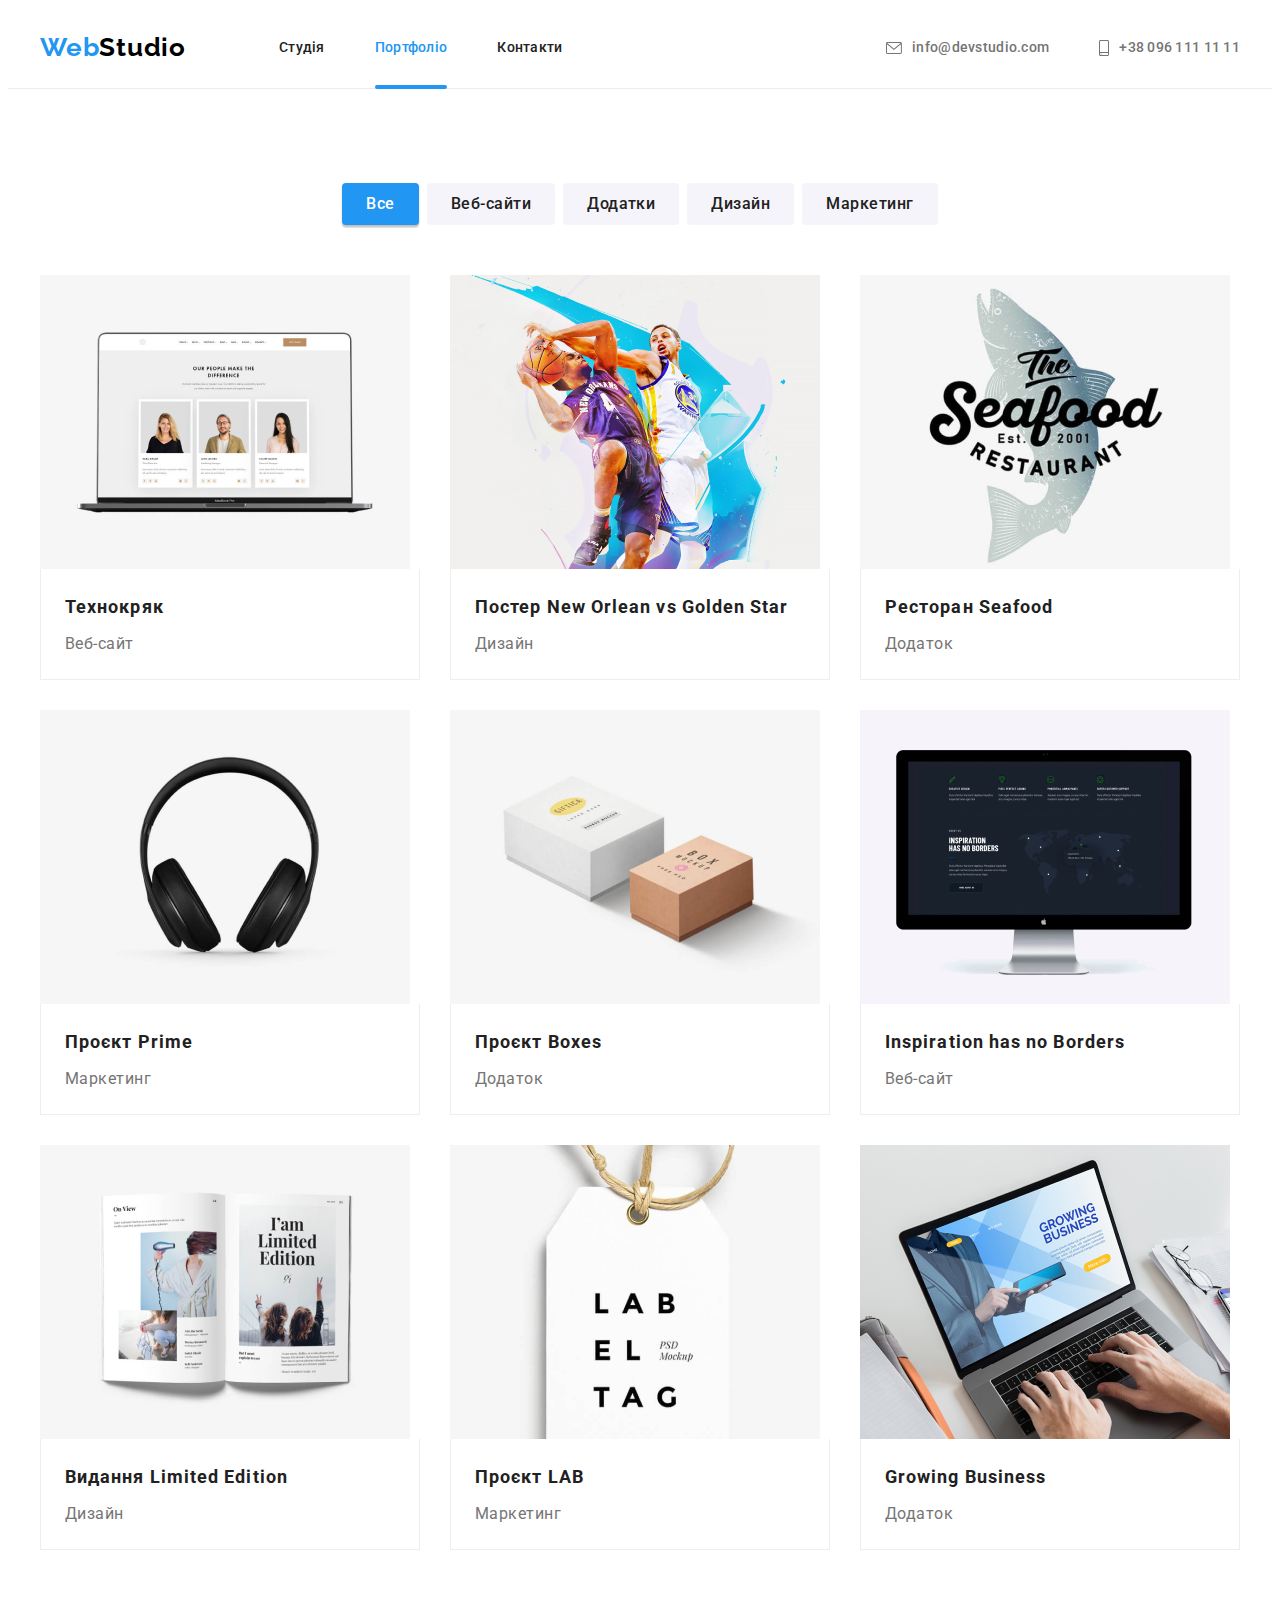
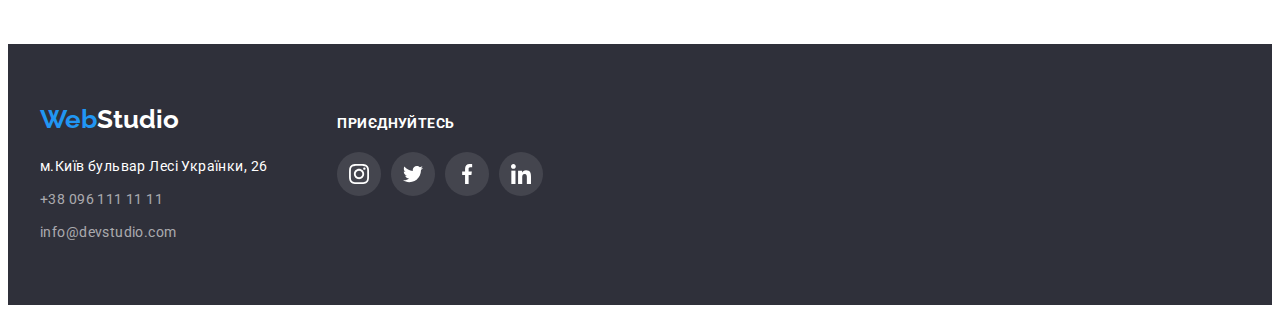
==== portfolio.html @ f2363b87 "hw6-preparation" ====
<!DOCTYPE html>
<html lang="uk">
  <head>
    <meta charset="UTF-8" />
    <meta http-equiv="X-UA-Compatible" content="IE=edge" />
    <meta name="viewport" content="width=device-width, initial-scale=1.0" />
    <link rel="preconnect" href="https://fonts.googleapis.com" />
    <link rel="preconnect" href="https://fonts.gstatic.com" crossorigin />
    <link
      href="https://fonts.googleapis.com/css2?family=Raleway:wght@700&family=Roboto:wght@400;500;700;900&display=swap"
      rel="stylesheet"
    />
    <title>WebStudio</title>
    <link
      rel="stylesheet"
      href="https://cdnjs.cloudflare.com/ajax/libs/modern-normalize/1.1.0/modern-normalize.min.css"
      integrity="sha512-wpPYUAdjBVSE4KJnH1VR1HeZfpl1ub8YT/NKx4PuQ5NmX2tKuGu6U/JRp5y+Y8XG2tV+wKQpNHVUX03MfMFn9Q=="
      crossorigin="anonymous"
      referrerpolicy="no-referrer"
    />
    <link rel="stylesheet" href="./css/styles.css" />
  </head>
  <body>
    <!-- основна інфа -->
    <header class="header">
      <div class="container">
        <nav class="nav">
          <a href="./index.html" class="logo logo-blue logo-link"
            >Web<span class="logo-black">Studio</span></a
          >
          <ul class="site-nav">
            <li><a href="index.html" class="page-header link">Студія</a></li>
            <li class="active">
              <a href="portfolio.html" class="link active-page">Портфоліо</a>
            </li>
            <li><a href="" class="page-header link">Контакти</a></li>
          </ul>
        </nav>
        <ul class="contacts-nav">
          <li>
            <div class="mail">
              <a href="mailto:info@devstudio.com" class="header-contacts link">
                <svg class="mail-icon" width="16" height="12">
                  <use
                    href="./images/icons/symbol-defs.svg#icon-envelope"
                  ></use>
                </svg>
                info@devstudio.com</a
              >
            </div>
          </li>
          <li>
            <div class="phone">
              <a href="tel:+380961111111" class="header-contacts link">
                <svg class="phone-icon" width="10" height="16">
                  <use
                    href="./images/icons/symbol-defs.svg#icon-smartphone"
                  ></use>
                </svg>
                +38 096 111 11 11</a
              >
            </div>
          </li>
        </ul>
      </div>
    </header>

    <main class="main">
      <section class="section">
        <div class="container">
          <h1 class="visually-hidden">Title</h1>
          <ul class="buttons-portfolio">
            <li>
              <button type="button" class="button pointer button-selected">
                Все
              </button>
            </li>
            <li>
              <button type="button" class="button pointer">Веб-сайти</button>
            </li>
            <li>
              <button type="button" class="button pointer">Додатки</button>
            </li>
            <li>
              <button type="button" class="button pointer">Дизайн</button>
            </li>
            <li>
              <button type="button" class="button pointer">Маркетинг</button>
            </li>
          </ul>
          <ul class="our-portfolio">
            <li class="portfolio-item">
              <a href="" class="portfolio-link">
                <div class="portfolio-cover-wrap">
                  <img
                    src="./images/portfolio1.png"
                    alt="Веб-сайт"
                    width="370"
                    class="portfolio-img"
                  />
                  <p class="portfolio-image-cover">
                    Ресурс пропонує комплексні пропозиції з різним рівнем
                    функціоналу і сервісів. Все це дозволяє відвідувачеві
                    отримати вичерпну інформацію про компанію чи фізичну особу.
                  </p>
                </div>
                <div class="portfolio-content">
                  <h2 class="portfolio-item-title">Технокряк</h2>
                  <p class="portfolio-item-text">Веб-сайт</p>
                </div>
              </a>
            </li>

            <li class="portfolio-item">
              <a href="" class="portfolio-link">
                <div class="portfolio-cover-wrap">
                  <img
                    src="./images/portfolio2.png"
                    alt="Дизайн"
                    width="370"
                    class="portfolio-img"
                  />
                  <p class="portfolio-image-cover">
                    Ресурс пропонує комплексні пропозиції з різним рівнем
                    функціоналу і сервісів. Все це дозволяє відвідувачеві
                    отримати вичерпну інформацію про компанію чи фізичну особу.
                  </p>
                </div>
                <div class="portfolio-content">
                  <h2 lang="en" class="portfolio-item-title">
                    Постер New Orlean vs Golden Star
                  </h2>
                  <p class="portfolio-item-text">Дизайн</p>
                </div>
              </a>
            </li>

            <li class="portfolio-item">
              <a href="" class="portfolio-link">
                <div class="portfolio-cover-wrap">
                  <img
                    src="./images/portfolio3.png"
                    alt="Додаток"
                    width="370"
                    class="portfolio-img"
                  />
                  <p class="portfolio-image-cover">
                    Ресурс пропонує комплексні пропозиції з різним рівнем
                    функціоналу і сервісів. Все це дозволяє відвідувачеві
                    отримати вичерпну інформацію про компанію чи фізичну особу.
                  </p>
                </div>
                <div class="portfolio-content">
                  <h2 lang="en" class="portfolio-item-title">
                    Ресторан Seafood
                  </h2>
                  <p class="portfolio-item-text">Додаток</p>
                </div>
              </a>
            </li>

            <li class="portfolio-item">
              <a href="" class="portfolio-link">
                <div class="portfolio-cover-wrap">
                  <img
                    src="./images/portfolio4.png"
                    alt="Маркетинг"
                    width="370"
                    class="portfolio-img"
                  />
                  <p class="portfolio-image-cover">
                    Ресурс пропонує комплексні пропозиції з різним рівнем
                    функціоналу і сервісів. Все це дозволяє відвідувачеві
                    отримати вичерпну інформацію про компанію чи фізичну особу.
                  </p>
                </div>
                <div class="portfolio-content">
                  <h2 lang="en" class="portfolio-item-title">Проєкт Prime</h2>
                  <p class="portfolio-item-text">Маркетинг</p>
                </div>
              </a>
            </li>

            <li class="portfolio-item">
              <a href="" class="portfolio-link">
                <div class="portfolio-cover-wrap">
                  <img
                    src="./images/portfolio5.png"
                    alt="Додаток"
                    width="370"
                    class="portfolio-img"
                  />
                  <p class="portfolio-image-cover">
                    Ресурс пропонує комплексні пропозиції з різним рівнем
                    функціоналу і сервісів. Все це дозволяє відвідувачеві
                    отримати вичерпну інформацію про компанію чи фізичну особу.
                  </p>
                </div>
                <div class="portfolio-content">
                  <h2 lang="en" class="portfolio-item-title">Проєкт Boxes</h2>
                  <p class="portfolio-item-text">Додаток</p>
                </div>
              </a>
            </li>

            <li class="portfolio-item">
              <a href="" class="portfolio-link">
                <div class="portfolio-cover-wrap">
                  <img
                    src="./images/portfolio6.png"
                    alt="Веб-сайт"
                    width="370"
                    class="portfolio-img"
                  />
                  <p class="portfolio-image-cover">
                    Ресурс пропонує комплексні пропозиції з різним рівнем
                    функціоналу і сервісів. Все це дозволяє відвідувачеві
                    отримати вичерпну інформацію про компанію чи фізичну особу.
                  </p>
                </div>
                <div class="portfolio-content">
                  <h2 lang="en" class="portfolio-item-title">
                    Inspiration has no Borders
                  </h2>
                  <p class="portfolio-item-text">Веб-сайт</p>
                </div>
              </a>
            </li>

            <li class="portfolio-item">
              <a href="" class="portfolio-link">
                <div class="portfolio-cover-wrap">
                  <img
                    src="./images/portfolio7.png"
                    alt="Дизайн"
                    width="370"
                    class="portfolio-img"
                  />
                  <p class="portfolio-image-cover">
                    Ресурс пропонує комплексні пропозиції з різним рівнем
                    функціоналу і сервісів. Все це дозволяє відвідувачеві
                    отримати вичерпну інформацію про компанію чи фізичну особу.
                  </p>
                </div>
                <div class="portfolio-content">
                  <h2 lang="en" class="portfolio-item-title">
                    Видання Limited Edition
                  </h2>
                  <p class="portfolio-item-text">Дизайн</p>
                </div>
              </a>
            </li>

            <li class="portfolio-item">
              <a href="" class="portfolio-link">
                <div class="portfolio-cover-wrap">
                  <img
                    src="./images/portfolio8.png"
                    alt="Маркетинг"
                    width="370"
                    class="portfolio-img"
                  />
                  <p class="portfolio-image-cover">
                    Ресурс пропонує комплексні пропозиції з різним рівнем
                    функціоналу і сервісів. Все це дозволяє відвідувачеві
                    отримати вичерпну інформацію про компанію чи фізичну особу.
                  </p>
                </div>
                <div class="portfolio-content">
                  <h2 lang="en" class="portfolio-item-title">Проєкт LAB</h2>
                  <p class="portfolio-item-text">Маркетинг</p>
                </div>
              </a>
            </li>

            <li class="portfolio-item">
              <a href="" class="portfolio-link">
                <div class="portfolio-cover-wrap">
                  <img
                    src="./images/portfolio9.png"
                    alt="Додаток"
                    width="370"
                    class="portfolio-img"
                  />
                  <p class="portfolio-image-cover">
                    Ресурс пропонує комплексні пропозиції з різним рівнем
                    функціоналу і сервісів. Все це дозволяє відвідувачеві
                    отримати вичерпну інформацію про компанію чи фізичну особу.
                  </p>
                </div>
                <div class="portfolio-content">
                  <h2 lang="en" class="portfolio-item-title">
                    Growing Business
                  </h2>
                  <p class="portfolio-item-text">Додаток</p>
                </div>
              </a>
            </li>
          </ul>
        </div>
      </section>
    </main>
    <footer class="footer">
      <div class="container">
        <div class="footers">
          <div class="footer-one">
            <a href="./index.html" class="logo-footer logo-blue logo-link"
              >Web<span class="logo-white">Studio</span>
            </a>

            <address class="address">
              <ul>
                <li class="footer-items">
                  <a
                    href="https://goo.gl/maps/1e6sSvzwmUZJnKFR7"
                    class="footer-address link"
                    >м.Київ бульвар Лесі Українки, 26</a
                  >
                </li>
                <li class="footer-items">
                  <a href="tel:+380961111111" class="footer-contacts link"
                    >+38 096 111 11 11</a
                  >
                </li>
                <li class="footer-items">
                  <a
                    href="mailto:info@devstudio.com"
                    class="footer-contacts link"
                    >info@devstudio.com</a
                  >
                </li>
              </ul>
            </address>
          </div>
          <div class="footer-two">
            <ul class="soc-footer">
              <li>
                <strong class="strong-footer">Приєднуйтесь</strong>
              </li>
              <li>
                <ul class="soc-list-footer list">
                  <li class="soc-item-footer">
                    <a href="" class="soc-link-footer link">
                      <svg class="soc-icon-footer" width="20" height="20">
                        <use
                          href="./images/icons/symbol-defs.svg#icon-icon-instagram"
                        ></use>
                      </svg>
                    </a>
                  </li>
                  <li class="soc-item-footer">
                    <a href="" class="soc-link-footer link">
                      <svg class="soc-icon-footer" width="20" height="20">
                        <use
                          href="./images/icons/symbol-defs.svg#icon-icon-twitter"
                        ></use>
                      </svg>
                    </a>
                  </li>
                  <li class="soc-item-footer">
                    <a href="" class="soc-link-footer link">
                      <svg class="soc-icon-footer" width="20" height="20">
                        <use
                          href="./images/icons/symbol-defs.svg#icon-icon-facebook"
                        ></use>
                      </svg>
                    </a>
                  </li>
                  <li class="soc-item-footer">
                    <a href="" class="soc-link-footer link">
                      <svg class="soc-icon-footer" width="20" height="20">
                        <use
                          href="./images/icons/symbol-defs.svg#icon-icon-linkedin"
                        ></use>
                      </svg>
                    </a>
                  </li>
                </ul>
              </li>
            </ul>
          </div>
        </div>
      </div>
    </footer>
  </body>
</html>
---- css/styles.css ----
:root {
  --accent-color: #2196f3;
  --hero-btncolor: #2196f3;
  --blue-logo: #2196f3;
  --black-logo: #000000;
  --white-logo: #ffffff;
  --hero-background: #2f303a;
  --white-text: #ffffff;
  --main-background: #ffffff;
  --team-backround: #f5f4fa;
  --title-name: #212121;
  --title-text: #757575;
  --footer-color: #2f303a;
  --border-one: #ececec;
  --border-two: #eeeeee;
  --soc-icon: #afb1b8;
  --soc-footer-background: rgba(255, 255, 255, 0.1);
  --accent-color-portfolio: rgba(33, 150, 243, 0.9);
  --overlay: rgba(0, 0, 0, 0.2);
  --our-work-cover: rgba(47, 48, 58, 0.8);
  
}
li {
  list-style-type: none;
}

img {
  display: block;
  max-width: 100%;
  height: auto;
}
.link {
  text-decoration: none;
  font-style: normal;
  
  
}



.logo-link {
  text-decoration: none;
}
p,
h1,
h2,
h3,
h4,
h5,
h6 {
  margin: 0;
}
ul,
ol {
  margin: 0;
  padding: 0;
}
body {
  font-family: "Roboto", sans-serif;
  font-size: 14px;
  background-color: var(--main-background);
}

.active-page {
  font-weight: 500;
  font-size: 14px;
  line-height: 1.14;
  letter-spacing: 0.02em;
  color: var(--accent-color);
}
.active-page::after {
  content: "";
  position: absolute;
  left: 0;
  bottom: -1%;
  width: 100%;
  height: 4px;
  border-radius: 2px;
  background-color: var(--accent-color);
}

.active {
  position: relative;
}

/*--------- index -----------*/
.container {
  width: 1200px;
  padding-left: 15px;
  padding-right: 15px;
  margin-left: auto;
  margin-right: auto;
}

header .container {
  display: flex;
}

.link:hover,
.link:focus {
  color: var(--accent-color);
}

.visually-hidden {
  position: absolute;
  white-space: nowrap;
  width: 1px;
  height: 1px;
  overflow: hidden;
  border: 0;
  padding: 0;
  clip: rect(0 0 0 0);
  clip-path: inset(50%);
  margin: -1px;
}

.hero {
  background: var(--hero-background);
  text-align: center;
  padding-bottom: 200px;
  padding-top: 200px;
  background-image: linear-gradient(
      rgba(47, 48, 58, 0.4),
      rgba(47, 48, 58, 0.4)
    ),
    url(../images/hero-img.png);
  width: 1600px;
  margin: 0 auto;
}
.hero-text {
  font-weight: 900;
  font-size: 44px;
  line-height: 1.37;
  /* or 136% */

  letter-spacing: 0.06em;
  text-transform: uppercase;

  color: var(--white-text);

  margin: 0px auto 30px auto;
  width: 696px;
}
.hero-button {
  display: inline-block;
  font-weight: 700;
  font-size: 16px;
  line-height: 1.88;
  font-family: "Roboto", sans-serif;
  /* identical to box height, or 188% */

  align-items: center;

  letter-spacing: 0.06em;
  background-color: var(--hero-btncolor);
  color: var(--white-text);
  width: 200px;
  height: 50px;
  border: 0;
  border-radius: 4px;
  box-shadow: 0px 4px 4px rgba(0, 0, 0, 0.15);
}

.backdrop {
  position: fixed;
  top: 0;
  left: 0;
  width: 100%;
  height: 100%;
  background-color: rgba(0, 0, 0, 0.2);
  transition-duration: 250ms;
  transition-timing-function: cubic-bezier(0.4, 0, 0.2, 1);
}

.is-hidden {
  visibility: hidden;
  opacity: 0;
  pointer-events: none;
}
.modal {
  position: absolute;
  top: 50%;
  right: 50%;
  left: 50%;
  transform: translate(-50%, -50%);
  width: 528px;
  height: 581px;
  background: var(--main-background);
  box-shadow: 0px 1px 3px rgba(0, 0, 0, 0.12), 0px 1px 1px rgba(0, 0, 0, 0.14),
    0px 2px 1px rgba(0, 0, 0, 0.2);
  border-radius: 4px;
  transition: transform;
  transition-duration: 250ms;
  transition-timing-function: cubic-bezier(0.4, 0, 0.2, 1);
}
.backdrop.is-hidden > .modal {
  transform: translate(-50%, -50%) scale(0.9);
  transition-duration: 250ms;
  transition-timing-function: cubic-bezier(0.4, 0, 0.2, 1);
  transition-property: color, background-color;
}
.model > .backdrop.is-hidden {
  transition-duration: 250ms;
  transition-timing-function: cubic-bezier(0.4, 0, 0.2, 1);
  transform: translate(-50%, -50%) scale(0.9);
}
.close-btn {
  position: absolute;
  right: 8px;
  top: 8px;
  width: 30px;
  height: 30px;
  display: flex;
  align-items: center;
  justify-content: center;
  cursor: pointer;
  border: 1px solid rgba(0, 0, 0, 0.1);
  border-radius: 50%;
  background: var(--main-background);
}

.section {
  background-color: var(--main-background);
  padding-bottom: 94px;
  padding-top: 94px;
}
.section-three {
  background-color: var(--main-background);
  padding-bottom: 94px;
}

.section-team {
  background: var(--team-backround);
  padding-top: 94px;
  padding-bottom: 94px;
}
.title {
  font-weight: 700;
  font-size: 36px;
  line-height: 1.16;
  text-align: center;
  letter-spacing: 0.03em;

  color: var(--title-name);
  margin-bottom: 50px;
}

.clients-icons {
  display: flex;
}
.clients-icons-item {
}
.client-link {
  display: flex;
  width: 170px;
  height: 92px;
  border: 1px solid var(--soc-icon);
  box-sizing: border-box;
  border-radius: 4px;

  align-items: center;
  justify-content: center;
  fill: var(--soc-icon);
  transition-duration: 250ms;
  transition-timing-function: cubic-bezier(0.4, 0, 0.2, 1);
  transition-property: border-color, fill;
}
.client-link:hover,
.client-link:focus {
  fill: var(--accent-color);
  border-color: var(--accent-color);
}

.clients-icons-item + .clients-icons-item {
  margin-left: 30px;
}

.features-icons {
  display: flex;

  width: 270px;
  height: 120px;
  background-color: var(--team-backround);
  border-radius: 4px;
  margin-bottom: 30px;
  align-items: center;
  justify-content: center;
}

.features-icons-item {
}

.features-icons-item + .features-icons-item {
  margin-left: 30px;
}

.features-text {
  display: flex;
}

.features-text li {
  display: block;
  width: 270px;
}

.features-text-margin + .features-text-margin {
  margin-left: 30px;
}

.pre-title {
  font-weight: 700;
  font-size: 14px;
  line-height: 1.14;
  letter-spacing: 0.03em;
  text-transform: uppercase;

  color: var(--title-name);
  display: block;
  margin-bottom: 10px;
}
.pre-title-text {
  font-weight: 400;
  font-size: 14px;
  line-height: 1.71;
  /* or 171% */

  letter-spacing: 0.03em;

  color: var(--title-text);
  display: block;
}
.our-work-images {
  display: inline-flex;

  justify-content: space-between;
}

.our-work {
  position: relative;
}

.our-work-cover {
  font-family: "Roboto";
  font-style: normal;
  font-weight: 700;
  font-size: 14px;
  line-height: 16px;
  text-align: center;
  letter-spacing: 0.03em;
  text-transform: uppercase;
  position: absolute;
  bottom: 0;
  left: 0;
  display: flex;
  align-items: center;
  justify-content: center;
  width: 100%;
  height: 70px;
  color: var(--white-text);
  background: var(--our-work-cover);
}
.our-work-images li:not(:last-child) {
  margin-right: 30px;
}
.card-content {
  background-color: var(--main-background);
  padding: 30px 32px 30px 32px;
}
.team-soc-list {
  display: flex;
  justify-content: center;
}

.team-soc-item {
}
.team-soc-link {
  width: 44px;
  height: 44px;
  border-radius: 50%;
  display: flex;
  background-color: var(--main-background);

  align-items: center;
  justify-content: center;
  fill: var(--soc-icon);
  transition-duration: 250ms;
  transition-timing-function: cubic-bezier(0.4, 0, 0.2, 1);
  transition-property: background-color, fill;
}
.team-soc-item + .team-soc-item {
  margin-left: 10px;
}

.team-soc-link:hover,
.team-soc-link:focus {
  background-color: var(--accent-color);
  fill: var(--white-text);
}

.soc-list-footer {
  display: flex;
}

.soc-item-footer {
}
.soc-link-footer {
  width: 44px;
  height: 44px;
  border-radius: 50%;
  display: flex;
  background-color: var(--soc-footer-background);

  align-items: center;
  justify-content: center;
  fill: var(--white-logo);
  transition-duration: 250ms;
  transition-timing-function: cubic-bezier(0.4, 0, 0.2, 1);
  transition-property: background-color;
}
.soc-item-footer + .soc-item-footer {
  margin-left: 10px;
}

.soc-link-footer:hover,
.soc-link-footer:focus {
  background-color: var(--accent-color);
 
}
.button:focus,
.button:hover {
  transition-duration: 250ms;
  transition-timing-function: cubic-bezier(0.4, 0, 0.2, 1);
  transition-property: color, background-color;
}

.team-member {
  font-weight: 500;
  font-size: 16px;
  line-height: 1.18;
  /* identical to box height */

  text-align: center;
  letter-spacing: 0.03em;

  color: var(--title-name);
  margin-bottom: 10px;
}
.team-member-role {
  font-weight: 400;
  font-size: 16px;
  line-height: 1.18;
  /* identical to box height */

  text-align: center;
  letter-spacing: 0.03em;

  color: var(--title-text);
  margin-bottom: 16px;
}
.team-member-img {
}
.our-team {
  display: flex;
  margin-left: -30px;
}
.our-team > .our-member {
  flex-basis: calc(100% / 4 - 30px);
  margin-left: 30px;
}
.our-member {
  box-shadow: 0px 1px 3px rgba(0, 0, 0, 0.12), 0px 1px 1px rgba(0, 0, 0, 0.14),
    0px 2px 1px rgba(0, 0, 0, 0.2);
  border-radius: 0px 0px 4px 4px;
}

/*--------- portfolio -----------*/

.header {
  background: var(--main-background);
  height: 80px;
}

.nav {
  display: flex;
  margin-right: auto;
}
.site-nav {
  display: flex;
}

.contacts-nav {
  display: flex;
  align-items: center;
}

.contacts-nav :hover,
.contacts-nav:focus {
  fill: var(--accent-color);
}
.mail-icon,
.phone-icon {
  margin-right: 10px;
}

.site-nav li:not(:last-child) {
  margin-right: 50px;
}
.site-nav a {
  display: block;
  padding-top: 32px;
  padding-bottom: 32px;
}
.contacts-nav li {
  display: block;
}
.contacts-nav li:not(:last-child) {
  margin-right: 50px;
}

.logo {
  font-family: "Raleway";
  font-style: normal;
  font-weight: 700;
  font-size: 26px;
  line-height: 1.19;
  /* identical to box height */

  letter-spacing: 0.03em;
  margin-right: 93px;
  padding-top: 24px;
  padding-bottom: 25px;
}
.logo-footer {
  display: flex;
  font-family: "Raleway";
  font-style: normal;
  font-weight: 700;
  font-size: 26px;
  line-height: 1.19;
  /* identical to box height */

  margin-bottom: 20px;
}
.logo-blue {
  color: var(--blue-logo);
}
.logo-black {
  color: var(--black-logo);
}
.logo-white {
  color: var(--white-logo);
}

.page-header {
  font-weight: 500;
  font-size: 14px;
  line-height: 1.14;
  letter-spacing: 0.02em;

  color: var(--title-name);
  transition-duration: 250ms;
  transition-timing-function: cubic-bezier(0.4, 0, 0.2, 1);
  transition-property: color;
}
.header {
  border-bottom: 1px solid var(--border-one);
}

.header-contacts:hover,
.header-contacts:focus {
  fill: var(--accent-color);
}

.header-contacts {
  font-weight: 500;
  font-size: 14px;
  line-height: 1.14;
  letter-spacing: 0.02em;
  align-items: center;
  color: var(--title-text);
  display: flex;
  fill: var(--title-text);
  transition-duration: 250ms;
  transition-timing-function: cubic-bezier(0.4, 0, 0.2, 1);
  transition-property: color, fill;
}
.header-contacts a:not(:last-child) {
  margin-right: 50px;
}

.header-contacts {
  display: flex;
  padding-top: 32px;
  padding-bottom: 32px;
}

.main {
  background: var(--main-background);
}
.buttons-portfolio {
  display: flex;

  margin-bottom: 50px;
  justify-content: center;
}
.buttons-portfolio li:not(:last-child) {
  margin-right: 8px;
}

.button {
  font-family: "Roboto", sans-serif;
  font-weight: 500;
  font-size: 16px;
  line-height: 1.63;
  /* identical to box height, or 162% */

  text-align: center;
  letter-spacing: 0.03em;

  color: var(--title-name);
  display: block;
  border-radius: 4px;
  border-color: transparent;
  background-color: var(--team-backround);
  padding: 6px 22px 6px 22px;
  transition-duration: 250ms;
  transition-timing-function: cubic-bezier(0.4, 0, 0.2, 1);
  transition-property: color, background-color, box-shadow;
}
.button-selected {
  color: var(--white-text);
  background-color: var(--accent-color);
  box-shadow: 0px 3px 1px rgba(0, 0, 0, 0.1), 0px 1px 2px rgba(0, 0, 0, 0.08),
    0px 2px 2px rgba(0, 0, 0, 0.12);
}

.button:hover,
.button:focus {
  background-color: var(--accent-color);
  color: var(--white-text);
  box-shadow: 0px 3px 1px rgba(0, 0, 0, 0.1), 0px 1px 2px rgba(0, 0, 0, 0.08),
    0px 2px 2px rgba(0, 0, 0, 0.12);
}

.portfolio-content {
  background-color: var(--main-background);

  background-color: var(--portfolio-item);
  padding: 20px 24px 20px 24px;
  border: 1px solid var(--border-two);
  border-top: 0;
}

.our-portfolio {
  display: flex;
  margin-left: -30px;
  margin-top: -30px;
  flex-wrap: wrap;
}
.our-portfolio > .portfolio-item {
  flex-basis: calc(100% / 3 - 30px);
  margin-left: 30px;
  margin-top: 30px;
}

.portfolio-link {
  display: block;
  text-decoration: none;
  font-style: normal;
  transition-duration: 250ms;
  transition-timing-function: cubic-bezier(0.4, 0, 0.2, 1);
  transition-property: box-shadow;

}
.portfolio-link:hover,
.portfolio-link:focus {
  box-shadow: 0px 1px 1px rgba(0, 0, 0, 0.12), 0px 4px 4px rgba(0, 0, 0, 0.06),
    1px 4px 6px rgba(0, 0, 0, 0.16);

  
} 
.portfolio-item {
}



.portfolio-item:hover .portfolio-image-cover {
  transform: translateY(0);
}
.portfolio-link:focus .portfolio-image-cover {
  transform: translateY(0);
}

.portfolio-img {
}

.portfolio-image-cover {
  font-family: "Roboto";
  font-style: normal;
  font-weight: 400;
  font-size: 18px;
  line-height: 28px;
  /* or 156% */

  letter-spacing: 0.03em;
  color: var(--white-text);
  /* color: var(--white-text); */
  position: absolute;
  top: 0;
  left: 0;
  background-color: var(--accent-color-portfolio);
  padding: 63px 24px 63px 24px;
  height: 100%;
  transform: translateY(101%);
  transition: transform 250ms cubic-bezier(0.4, 0, 0.2, 1);
}

.portfolio-cover-wrap {
  position: relative;
  overflow: hidden;
}

.pointer {
  cursor: pointer;
}

.portfolio-item-title {
  font-weight: 700;
  font-size: 18px;
  line-height: 2;
  /* identical to box height, or 200% */

  letter-spacing: 0.06em;

  color: var(--title-name);
  margin-bottom: 4px;
}
.portfolio-item-text {
  font-weight: 400;
  font-size: 16px;
  line-height: 1.88;
  /* identical to box height, or 188% */

  letter-spacing: 0.03em;

  color: var(--title-text);
}

.strong-footer {
  font-weight: 700;
  font-size: 14px;
  line-height: 1.14;
  letter-spacing: 0.03em;
  text-transform: uppercase;

  color: var(--white-text);
  display: block;
  margin-bottom: 20px;
}

.soc-footer {
  display: block;
}

.footer {
  background: var(--footer-color);
  padding-bottom: 60px;
  padding-top: 60px;
}
.footer-address {
  font-weight: 400;
  font-size: 14px;
  line-height: 1.71;
  /* or 171% */

  letter-spacing: 0.03em;

  color: var(--white-text);
  transition-duration: 250ms;
  transition-timing-function: cubic-bezier(0.4, 0, 0.2, 1);
  transition-property: color;
}
.footer-contacts {
  font-weight: 400;
  font-size: 14px;
  line-height: 1.71;
  /* or 171% */

  letter-spacing: 0.03em;

  color: rgba(255, 255, 255, 0.6);
  transition-duration: 250ms;
  transition-timing-function: cubic-bezier(0.4, 0, 0.2, 1);
  transition-property: color;
}
.footer-items:not(:last-child) {
  margin-bottom: 9px;
}

.footers {
  display: flex;
  align-items: baseline;
}
.footer-one {
  margin-right: 70px;
}
.footer-two {
}
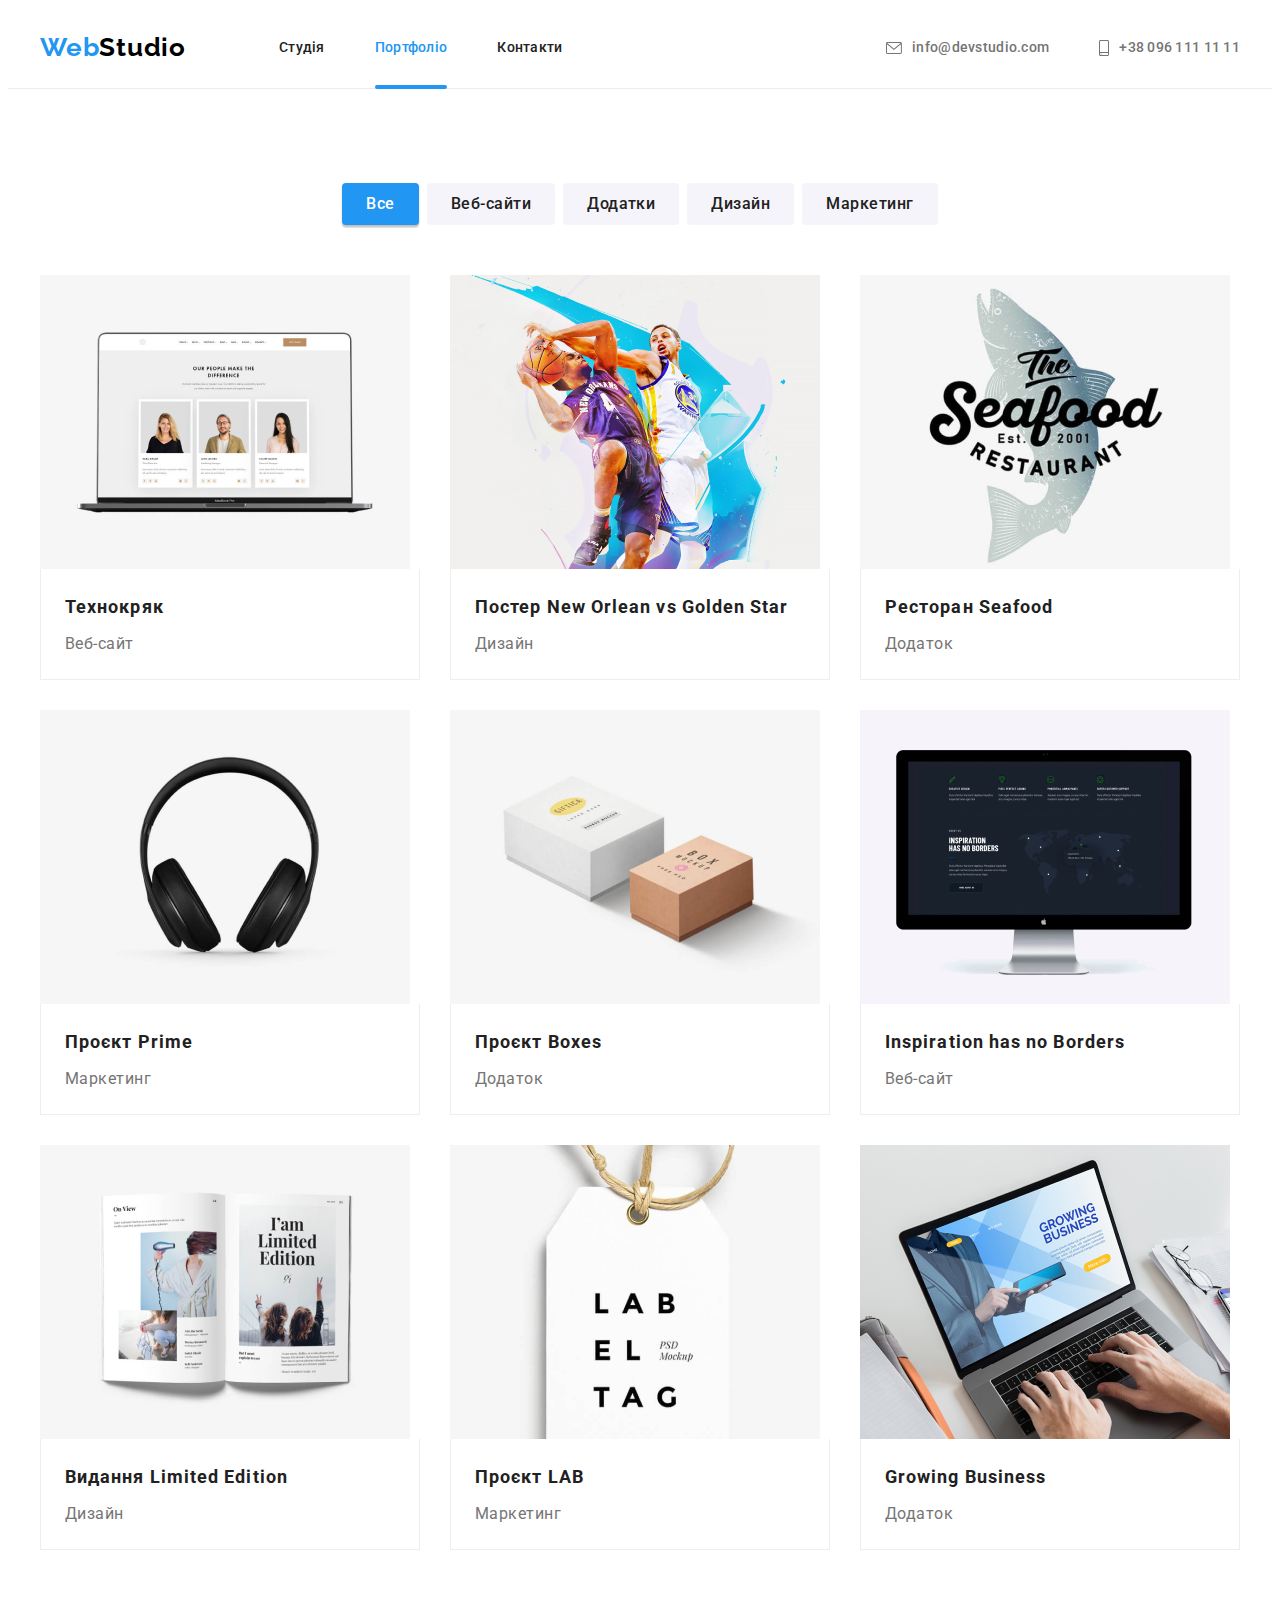
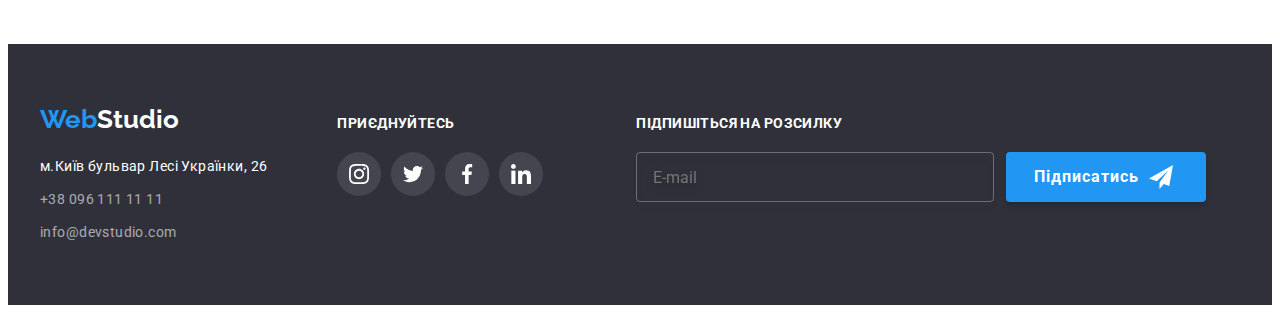
==== commit 1b26d79b: "hw6" ====
--- a/portfolio.html
+++ b/portfolio.html
@@ -379,6 +379,22 @@
               </li>
             </ul>
           </div>
+          <div class="footer-three">
+            <ul class="subscribe-footer">
+              <li class="footer-subscribe">
+                <strong class="strong-footer">Підпишіться на розсилку</strong>
+              </li>
+              <li class="footer-subscribe">
+                <input type="email" placeholder="E-mail" name="client-email" class="footer-email">
+              
+                <button type="button" class="subscribe-btn">Підписатись
+                  <svg width="24" height="24" class="footer-send">
+                    <use href="./images/icons/symbol-defs.svg#footer-send"></use>
+                  </svg>
+                </button>
+              </li>
+            </ul>
+          </div>
         </div>
       </div>
     </footer>
--- a/css/styles.css
+++ b/css/styles.css
@@ -18,7 +18,7 @@
   --accent-color-portfolio: rgba(33, 150, 243, 0.9);
   --overlay: rgba(0, 0, 0, 0.2);
   --our-work-cover: rgba(47, 48, 58, 0.8);
-  
+  --modal-button-send-accent: #188ce8;
 }
 li {
   list-style-type: none;
@@ -32,11 +32,7 @@
 .link {
   text-decoration: none;
   font-style: normal;
-  
-  
-}
-
-
+}
 
 .logo-link {
   text-decoration: none;
@@ -159,6 +155,657 @@
   border: 0;
   border-radius: 4px;
   box-shadow: 0px 4px 4px rgba(0, 0, 0, 0.15);
+}
+
+.section {
+  background-color: var(--main-background);
+  padding-bottom: 94px;
+  padding-top: 94px;
+}
+.section-three {
+  background-color: var(--main-background);
+  padding-bottom: 94px;
+}
+
+.section-team {
+  background: var(--team-backround);
+  padding-top: 94px;
+  padding-bottom: 94px;
+}
+.title {
+  font-weight: 700;
+  font-size: 36px;
+  line-height: 1.16;
+  text-align: center;
+  letter-spacing: 0.03em;
+
+  color: var(--title-name);
+  margin-bottom: 50px;
+}
+
+.clients-icons {
+  display: flex;
+}
+.clients-icons-item {
+}
+.client-link {
+  display: flex;
+  width: 170px;
+  height: 92px;
+  border: 1px solid var(--soc-icon);
+  box-sizing: border-box;
+  border-radius: 4px;
+
+  align-items: center;
+  justify-content: center;
+  fill: var(--soc-icon);
+  transition-duration: 250ms;
+  transition-timing-function: cubic-bezier(0.4, 0, 0.2, 1);
+  transition-property: border-color, fill;
+}
+.client-link:hover,
+.client-link:focus {
+  fill: var(--accent-color);
+  border-color: var(--accent-color);
+}
+
+.clients-icons-item + .clients-icons-item {
+  margin-left: 30px;
+}
+
+.features-icons {
+  display: flex;
+
+  width: 270px;
+  height: 120px;
+  background-color: var(--team-backround);
+  border-radius: 4px;
+  margin-bottom: 30px;
+  align-items: center;
+  justify-content: center;
+}
+
+.features-icons-item {
+}
+
+.features-icons-item + .features-icons-item {
+  margin-left: 30px;
+}
+
+.features-text {
+  display: flex;
+}
+
+.features-text li {
+  display: block;
+  width: 270px;
+}
+
+.features-text-margin + .features-text-margin {
+  margin-left: 30px;
+}
+
+.pre-title {
+  font-weight: 700;
+  font-size: 14px;
+  line-height: 1.14;
+  letter-spacing: 0.03em;
+  text-transform: uppercase;
+
+  color: var(--title-name);
+  display: block;
+  margin-bottom: 10px;
+}
+.pre-title-text {
+  font-weight: 400;
+  font-size: 14px;
+  line-height: 1.71;
+  /* or 171% */
+
+  letter-spacing: 0.03em;
+
+  color: var(--title-text);
+  display: block;
+}
+.our-work-images {
+  display: inline-flex;
+
+  justify-content: space-between;
+}
+
+.our-work {
+  position: relative;
+}
+
+.our-work-cover {
+  font-family: "Roboto";
+  font-style: normal;
+  font-weight: 700;
+  font-size: 14px;
+  line-height: 16px;
+  text-align: center;
+  letter-spacing: 0.03em;
+  text-transform: uppercase;
+  position: absolute;
+  bottom: 0;
+  left: 0;
+  display: flex;
+  align-items: center;
+  justify-content: center;
+  width: 100%;
+  height: 70px;
+  color: var(--white-text);
+  background: var(--our-work-cover);
+}
+.our-work-images li:not(:last-child) {
+  margin-right: 30px;
+}
+.card-content {
+  background-color: var(--main-background);
+  padding: 30px 32px 30px 32px;
+}
+.team-soc-list {
+  display: flex;
+  justify-content: center;
+}
+
+.team-soc-item {
+}
+.team-soc-link {
+  width: 44px;
+  height: 44px;
+  border-radius: 50%;
+  display: flex;
+  background-color: var(--main-background);
+
+  align-items: center;
+  justify-content: center;
+  fill: var(--soc-icon);
+  transition-duration: 250ms;
+  transition-timing-function: cubic-bezier(0.4, 0, 0.2, 1);
+  transition-property: background-color, fill;
+}
+.team-soc-item + .team-soc-item {
+  margin-left: 10px;
+}
+
+.team-soc-link:hover,
+.team-soc-link:focus {
+  background-color: var(--accent-color);
+  fill: var(--white-text);
+}
+
+.soc-list-footer {
+  display: flex;
+}
+
+.soc-item-footer {
+}
+.soc-link-footer {
+  width: 44px;
+  height: 44px;
+  border-radius: 50%;
+  display: flex;
+  background-color: var(--soc-footer-background);
+
+  align-items: center;
+  justify-content: center;
+  fill: var(--white-logo);
+  transition-duration: 250ms;
+  transition-timing-function: cubic-bezier(0.4, 0, 0.2, 1);
+  transition-property: background-color;
+}
+.soc-item-footer + .soc-item-footer {
+  margin-left: 10px;
+}
+
+.soc-link-footer:hover,
+.soc-link-footer:focus {
+  background-color: var(--accent-color);
+}
+.button:focus,
+.button:hover {
+  transition-duration: 250ms;
+  transition-timing-function: cubic-bezier(0.4, 0, 0.2, 1);
+  transition-property: color, background-color;
+}
+
+.team-member {
+  font-weight: 500;
+  font-size: 16px;
+  line-height: 1.18;
+  /* identical to box height */
+
+  text-align: center;
+  letter-spacing: 0.03em;
+
+  color: var(--title-name);
+  margin-bottom: 10px;
+}
+.team-member-role {
+  font-weight: 400;
+  font-size: 16px;
+  line-height: 1.18;
+  /* identical to box height */
+
+  text-align: center;
+  letter-spacing: 0.03em;
+
+  color: var(--title-text);
+  margin-bottom: 16px;
+}
+.team-member-img {
+}
+.our-team {
+  display: flex;
+  margin-left: -30px;
+}
+.our-team > .our-member {
+  flex-basis: calc(100% / 4 - 30px);
+  margin-left: 30px;
+}
+.our-member {
+  box-shadow: 0px 1px 3px rgba(0, 0, 0, 0.12), 0px 1px 1px rgba(0, 0, 0, 0.14),
+    0px 2px 1px rgba(0, 0, 0, 0.2);
+  border-radius: 0px 0px 4px 4px;
+}
+
+/*--------- portfolio -----------*/
+
+.header {
+  background: var(--main-background);
+  height: 80px;
+}
+
+.nav {
+  display: flex;
+  margin-right: auto;
+}
+.site-nav {
+  display: flex;
+}
+
+.contacts-nav {
+  display: flex;
+  align-items: center;
+}
+
+.contacts-nav :hover,
+.contacts-nav:focus {
+  fill: var(--accent-color);
+}
+.mail-icon,
+.phone-icon {
+  margin-right: 10px;
+}
+
+.site-nav li:not(:last-child) {
+  margin-right: 50px;
+}
+.site-nav a {
+  display: block;
+  padding-top: 32px;
+  padding-bottom: 32px;
+}
+.contacts-nav li {
+  display: block;
+}
+.contacts-nav li:not(:last-child) {
+  margin-right: 50px;
+}
+
+.logo {
+  font-family: "Raleway";
+  font-style: normal;
+  font-weight: 700;
+  font-size: 26px;
+  line-height: 1.19;
+  /* identical to box height */
+
+  letter-spacing: 0.03em;
+  margin-right: 93px;
+  padding-top: 24px;
+  padding-bottom: 25px;
+}
+.logo-footer {
+  display: flex;
+  font-family: "Raleway";
+  font-style: normal;
+  font-weight: 700;
+  font-size: 26px;
+  line-height: 1.19;
+  /* identical to box height */
+
+  margin-bottom: 20px;
+}
+.logo-blue {
+  color: var(--blue-logo);
+}
+.logo-black {
+  color: var(--black-logo);
+}
+.logo-white {
+  color: var(--white-logo);
+}
+
+.page-header {
+  font-weight: 500;
+  font-size: 14px;
+  line-height: 1.14;
+  letter-spacing: 0.02em;
+
+  color: var(--title-name);
+  transition-duration: 250ms;
+  transition-timing-function: cubic-bezier(0.4, 0, 0.2, 1);
+  transition-property: color;
+}
+.header {
+  border-bottom: 1px solid var(--border-one);
+}
+
+.header-contacts:hover,
+.header-contacts:focus {
+  fill: var(--accent-color);
+}
+
+.header-contacts {
+  font-weight: 500;
+  font-size: 14px;
+  line-height: 1.14;
+  letter-spacing: 0.02em;
+  align-items: center;
+  color: var(--title-text);
+  display: flex;
+  fill: var(--title-text);
+  transition-duration: 250ms;
+  transition-timing-function: cubic-bezier(0.4, 0, 0.2, 1);
+  transition-property: color, fill;
+}
+.header-contacts a:not(:last-child) {
+  margin-right: 50px;
+}
+
+.header-contacts {
+  display: flex;
+  padding-top: 32px;
+  padding-bottom: 32px;
+}
+
+.main {
+  background: var(--main-background);
+}
+.buttons-portfolio {
+  display: flex;
+
+  margin-bottom: 50px;
+  justify-content: center;
+}
+.buttons-portfolio li:not(:last-child) {
+  margin-right: 8px;
+}
+
+.button {
+  font-family: "Roboto", sans-serif;
+  font-weight: 500;
+  font-size: 16px;
+  line-height: 1.63;
+  /* identical to box height, or 162% */
+
+  text-align: center;
+  letter-spacing: 0.03em;
+
+  color: var(--title-name);
+  display: block;
+  border-radius: 4px;
+  border-color: transparent;
+  background-color: var(--team-backround);
+  padding: 6px 22px 6px 22px;
+  transition-duration: 250ms;
+  transition-timing-function: cubic-bezier(0.4, 0, 0.2, 1);
+  transition-property: color, background-color, box-shadow;
+}
+.button-selected {
+  color: var(--white-text);
+  background-color: var(--accent-color);
+  box-shadow: 0px 3px 1px rgba(0, 0, 0, 0.1), 0px 1px 2px rgba(0, 0, 0, 0.08),
+    0px 2px 2px rgba(0, 0, 0, 0.12);
+}
+
+.button:hover,
+.button:focus {
+  background-color: var(--accent-color);
+  color: var(--white-text);
+  box-shadow: 0px 3px 1px rgba(0, 0, 0, 0.1), 0px 1px 2px rgba(0, 0, 0, 0.08),
+    0px 2px 2px rgba(0, 0, 0, 0.12);
+}
+
+.portfolio-content {
+  background-color: var(--main-background);
+
+  background-color: var(--portfolio-item);
+  padding: 20px 24px 20px 24px;
+  border: 1px solid var(--border-two);
+  border-top: 0;
+}
+
+.our-portfolio {
+  display: flex;
+  margin-left: -30px;
+  margin-top: -30px;
+  flex-wrap: wrap;
+}
+.our-portfolio > .portfolio-item {
+  flex-basis: calc(100% / 3 - 30px);
+  margin-left: 30px;
+  margin-top: 30px;
+}
+
+.portfolio-link {
+  display: block;
+  text-decoration: none;
+  font-style: normal;
+  transition-duration: 250ms;
+  transition-timing-function: cubic-bezier(0.4, 0, 0.2, 1);
+  transition-property: box-shadow;
+}
+.portfolio-link:hover,
+.portfolio-link:focus {
+  box-shadow: 0px 1px 1px rgba(0, 0, 0, 0.12), 0px 4px 4px rgba(0, 0, 0, 0.06),
+    1px 4px 6px rgba(0, 0, 0, 0.16);
+}
+.portfolio-item {
+}
+
+.portfolio-item:hover .portfolio-image-cover {
+  transform: translateY(0);
+}
+.portfolio-link:focus .portfolio-image-cover {
+  transform: translateY(0);
+}
+
+.portfolio-img {
+}
+
+.portfolio-image-cover {
+  font-family: "Roboto";
+  font-style: normal;
+  font-weight: 400;
+  font-size: 18px;
+  line-height: 28px;
+  /* or 156% */
+
+  letter-spacing: 0.03em;
+  color: var(--white-text);
+  /* color: var(--white-text); */
+  position: absolute;
+  top: 0;
+  left: 0;
+  background-color: var(--accent-color-portfolio);
+  padding: 63px 24px 63px 24px;
+  height: 100%;
+  transform: translateY(101%);
+  transition: transform 250ms cubic-bezier(0.4, 0, 0.2, 1);
+}
+
+.portfolio-cover-wrap {
+  position: relative;
+  overflow: hidden;
+}
+
+.pointer {
+  cursor: pointer;
+}
+
+.portfolio-item-title {
+  font-weight: 700;
+  font-size: 18px;
+  line-height: 2;
+  /* identical to box height, or 200% */
+
+  letter-spacing: 0.06em;
+
+  color: var(--title-name);
+  margin-bottom: 4px;
+}
+.portfolio-item-text {
+  font-weight: 400;
+  font-size: 16px;
+  line-height: 1.88;
+  /* identical to box height, or 188% */
+
+  letter-spacing: 0.03em;
+
+  color: var(--title-text);
+}
+
+.strong-footer {
+  font-weight: 700;
+  font-size: 14px;
+  line-height: 1.14;
+  letter-spacing: 0.03em;
+  text-transform: uppercase;
+
+  color: var(--white-text);
+  display: block;
+  margin-bottom: 20px;
+}
+
+.soc-footer {
+  display: block;
+}
+
+.footer {
+  background: var(--footer-color);
+  padding-bottom: 60px;
+  padding-top: 60px;
+}
+.footer-address {
+  font-weight: 400;
+  font-size: 14px;
+  line-height: 1.71;
+  /* or 171% */
+
+  letter-spacing: 0.03em;
+
+  color: var(--white-text);
+  transition-duration: 250ms;
+  transition-timing-function: cubic-bezier(0.4, 0, 0.2, 1);
+  transition-property: color;
+}
+.footer-contacts {
+  font-weight: 400;
+  font-size: 14px;
+  line-height: 1.71;
+  /* or 171% */
+
+  letter-spacing: 0.03em;
+
+  color: rgba(255, 255, 255, 0.6);
+  transition-duration: 250ms;
+  transition-timing-function: cubic-bezier(0.4, 0, 0.2, 1);
+  transition-property: color;
+}
+.footer-items:not(:last-child) {
+  margin-bottom: 9px;
+}
+
+.footers {
+  display: flex;
+  align-items: baseline;
+}
+.footer-one {
+  margin-right: 70px;
+}
+.footer-two {
+  margin-right: 93px;
+}
+.footer-three {
+  
+}
+.footer-subscribe{
+  display: flex;
+}
+.footer-email {
+  background-color: transparent;
+  border: 1px solid rgba(255, 255, 255, 0.3);
+  box-sizing: border-box;
+  filter: drop-shadow(0px 4px 4px rgba(0, 0, 0, 0.15));
+  border-radius: 4px;
+  height: 50px;
+  width: 358px;
+  transition-duration: 250ms;
+  transition-timing-function: cubic-bezier(0.4, 0, 0.2, 1);
+  transition-property: border-color;
+  font-family: "Roboto";
+  font-style: normal;
+  font-weight: 400;
+  font-size: 16px;
+  line-height: 20px;
+  padding-left: 16px;
+  display: block;
+}
+.footer-send{
+  fill: var(--white-text);
+  margin-left: 10px;
+ 
+  align-items: center;
+  justify-content: center;
+}
+.subscribe-btn {
+ padding: 10px 28px;
+  width: 200px;
+  height: 50px;
+  margin-left: 12px;
+  border: none;
+  background-color: var(--accent-color);
+ cursor: pointer;
+  font-family: "Roboto";
+  font-style: normal;
+  font-weight: 700;
+  font-size: 16px;
+  line-height: 30px;
+  /* identical to box height, or 188% */
+  box-shadow: 0px 4px 4px rgba(0, 0, 0, 0.15);
+  display: flex;
+  align-items: center;
+  
+  letter-spacing: 0.06em;
+  color: var(--white-text);
+ 
+  border-radius: 4px;
+  transition: box-shadow;
+  transition-duration: 250ms;
+  transition-timing-function: cubic-bezier(0.4, 0, 0.2, 1);
+  
+}
+.subscribe-btn:hover, .subscribe-btn:focus{
+  box-shadow: 0px 4px 4px rgba(0, 0, 0, 0.15);
+}
+.footer-email:focus,
+.footer-email:hover {
+  border-color: var(--accent-color);
+  outline: none;
+  color: var(--white-text);
 }
 
 .backdrop {
@@ -192,6 +839,7 @@
   transition: transform;
   transition-duration: 250ms;
   transition-timing-function: cubic-bezier(0.4, 0, 0.2, 1);
+  padding: 40px;
 }
 .backdrop.is-hidden > .modal {
   transform: translate(-50%, -50%) scale(0.9);
@@ -199,7 +847,7 @@
   transition-timing-function: cubic-bezier(0.4, 0, 0.2, 1);
   transition-property: color, background-color;
 }
-.model > .backdrop.is-hidden {
+.modal > .backdrop.is-hidden {
   transition-duration: 250ms;
   transition-timing-function: cubic-bezier(0.4, 0, 0.2, 1);
   transform: translate(-50%, -50%) scale(0.9);
@@ -217,592 +865,193 @@
   border: 1px solid rgba(0, 0, 0, 0.1);
   border-radius: 50%;
   background: var(--main-background);
-}
-
-.section {
-  background-color: var(--main-background);
-  padding-bottom: 94px;
-  padding-top: 94px;
-}
-.section-three {
-  background-color: var(--main-background);
-  padding-bottom: 94px;
-}
-
-.section-team {
-  background: var(--team-backround);
-  padding-top: 94px;
-  padding-bottom: 94px;
-}
-.title {
+  transition-duration: 250ms;
+  transition-timing-function: cubic-bezier(0.4, 0, 0.2, 1);
+  transition-property: fill;
+}
+
+.close-btn:hover,
+.close-btn:focus {
+  fill: var(--accent-color);
+}
+
+.modal-form {
+}
+
+.modal-title {
+  font-family: "Roboto";
+  font-style: normal;
   font-weight: 700;
-  font-size: 36px;
-  line-height: 1.16;
+  font-size: 20px;
+  line-height: 23px;
   text-align: center;
   letter-spacing: 0.03em;
-
   color: var(--title-name);
-  margin-bottom: 50px;
-}
-
-.clients-icons {
-  display: flex;
-}
-.clients-icons-item {
-}
-.client-link {
-  display: flex;
-  width: 170px;
-  height: 92px;
-  border: 1px solid var(--soc-icon);
+  margin-bottom: 12px;
+}
+
+.modal-input {
+  height: 40px;
+  width: 100%;
+  border: 1px solid rgba(33, 33, 33, 0.2);
   box-sizing: border-box;
   border-radius: 4px;
 
+  padding-left: 42px;
+  background-color: transparent;
+  position: relative;
+  border: 1px solid rgba(33, 33, 33, 0.2);
+  box-sizing: border-box;
+  border-radius: 4px;
+  position: relative;
+  cursor: pointer;
+  fill: var(--title-name);
+  transition-duration: 250ms;
+  transition-timing-function: cubic-bezier(0.4, 0, 0.2, 1);
+  transition-property: border-color;
+}
+
+.modal-input-title {
+  font-family: "Roboto";
+  font-style: normal;
+  font-weight: 400;
+  font-size: 12px;
+  line-height: 14px;
+  /* identical to box height */
+
+  letter-spacing: 0.01em;
+  color: var(--title-text);
+  cursor: pointer;
+}
+
+.modal-input-comment {
+  height: 120px;
+  width: 100%;
+  border: 1px solid rgba(33, 33, 33, 0.2);
+  box-sizing: border-box;
+  border-radius: 4px;
+  margin-bottom: 20px;
+  left: 0;
+  top: 0;
+  font-family: "Roboto";
+  font-style: normal;
+  font-weight: 400;
+  font-size: 12px;
+  line-height: 14px;
+  letter-spacing: 0.01em;
+  resize: none;
+  cursor: pointer;
+  padding: 12px 16px 12px 16px;
+  transition-duration: 250ms;
+  transition-timing-function: cubic-bezier(0.4, 0, 0.2, 1);
+  transition-property: border-color;
+}
+.modal-input-comment::placeholder {
+  color: rgba(117, 117, 117, 0.5);
+}
+
+.modal-lic-terms {
+}
+
+.modal-button-send {
+  background: var(--accent-color);
+
+  border-radius: 4px;
+  font-family: "Roboto";
+  font-style: normal;
+  font-weight: 700;
+  font-size: 16px;
+  line-height: 30px;
+  /* identical to box height, or 188% */
+  display: block;
+  letter-spacing: 0.06em;
+  color: var(--white-text);
+  height: 50px;
+  width: 200px;
   align-items: center;
   justify-content: center;
-  fill: var(--soc-icon);
-  transition-duration: 250ms;
-  transition-timing-function: cubic-bezier(0.4, 0, 0.2, 1);
-  transition-property: border-color, fill;
-}
-.client-link:hover,
-.client-link:focus {
+  transition-duration: 250ms;
+  transition-timing-function: cubic-bezier(0.4, 0, 0.2, 1);
+  transition-property: box-shadow, background-color;
+  border: 0;
+  margin-left: auto;
+  margin-right: auto;
+  cursor: pointer;
+}
+.modal-button-send:hover,
+.modal-button-send:focus {
+  box-shadow: 0px 4px 4px rgba(0, 0, 0, 0.15);
+  background: var(--modal-button-send-accent);
+}
+
+.input-wrap {
+  position: relative;
+  margin-bottom: 10px;
+}
+
+.input-icon {
+  position: absolute;
+  top: 50%;
+  left: 12px;
+  cursor: pointer;
+  transition-duration: 250ms;
+  transition-timing-function: cubic-bezier(0.4, 0, 0.2, 1);
+  transition-property: fill;
+}
+
+.modal-input:focus,
+.modal-input:hover,
+.modal-input-comment:focus,
+.modal-input-comment:hover {
+  border-color: var(--accent-color);
+
+  outline: none;
+}
+
+.modal-input:focus + .input-icon {
   fill: var(--accent-color);
-  border-color: var(--accent-color);
-}
-
-.clients-icons-item + .clients-icons-item {
-  margin-left: 30px;
-}
-
-.features-icons {
-  display: flex;
-
-  width: 270px;
-  height: 120px;
-  background-color: var(--team-backround);
-  border-radius: 4px;
-  margin-bottom: 30px;
-  align-items: center;
-  justify-content: center;
-}
-
-.features-icons-item {
-}
-
-.features-icons-item + .features-icons-item {
-  margin-left: 30px;
-}
-
-.features-text {
-  display: flex;
-}
-
-.features-text li {
-  display: block;
-  width: 270px;
-}
-
-.features-text-margin + .features-text-margin {
-  margin-left: 30px;
-}
-
-.pre-title {
-  font-weight: 700;
-  font-size: 14px;
-  line-height: 1.14;
-  letter-spacing: 0.03em;
-  text-transform: uppercase;
-
-  color: var(--title-name);
-  display: block;
-  margin-bottom: 10px;
-}
-.pre-title-text {
+}
+.modal-input:hover + .input-icon {
+  fill: var(--accent-color);
+}
+
+.modal-confirm-text {
+  font-family: "Roboto";
+  font-style: normal;
   font-weight: 400;
   font-size: 14px;
-  line-height: 1.71;
-  /* or 171% */
-
-  letter-spacing: 0.03em;
-
-  color: var(--title-text);
-  display: block;
-}
-.our-work-images {
-  display: inline-flex;
-
-  justify-content: space-between;
-}
-
-.our-work {
+  line-height: 24px;
+  display: flex;
+  align-items: center;
+  justify-content: center;
+  cursor: pointer;
+}
+
+.modal-confirm-text::before {
+  content: "";
+  width: 16px;
+  height: 15px;
+  border: 2px solid var(--title-name);
+  border-radius: 2px;
+  margin-right: 7px;
+  transition-duration: 250ms;
+  transition-timing-function: cubic-bezier(0.4, 0, 0.2, 1);
+  transition-property: background-color;
+}
+
+.modal-confirm {
+  margin-bottom: 30px;
+}
+
+.modal-confirm:checked + .modal-confirm-text::before {
+  background-color: var(--accent-color);
+  border: transparent;
+  background-image: url(../images/backdrop-check.svg);
+  background-position: center;
+  background-size: contain;
+}
+
+.input-wrap-confirm {
   position: relative;
-}
-
-.our-work-cover {
-  font-family: "Roboto";
-  font-style: normal;
-  font-weight: 700;
-  font-size: 14px;
-  line-height: 16px;
-  text-align: center;
-  letter-spacing: 0.03em;
-  text-transform: uppercase;
-  position: absolute;
-  bottom: 0;
-  left: 0;
-  display: flex;
-  align-items: center;
-  justify-content: center;
-  width: 100%;
-  height: 70px;
-  color: var(--white-text);
-  background: var(--our-work-cover);
-}
-.our-work-images li:not(:last-child) {
-  margin-right: 30px;
-}
-.card-content {
-  background-color: var(--main-background);
-  padding: 30px 32px 30px 32px;
-}
-.team-soc-list {
-  display: flex;
-  justify-content: center;
-}
-
-.team-soc-item {
-}
-.team-soc-link {
-  width: 44px;
-  height: 44px;
-  border-radius: 50%;
-  display: flex;
-  background-color: var(--main-background);
-
-  align-items: center;
-  justify-content: center;
-  fill: var(--soc-icon);
-  transition-duration: 250ms;
-  transition-timing-function: cubic-bezier(0.4, 0, 0.2, 1);
-  transition-property: background-color, fill;
-}
-.team-soc-item + .team-soc-item {
-  margin-left: 10px;
-}
-
-.team-soc-link:hover,
-.team-soc-link:focus {
-  background-color: var(--accent-color);
-  fill: var(--white-text);
-}
-
-.soc-list-footer {
-  display: flex;
-}
-
-.soc-item-footer {
-}
-.soc-link-footer {
-  width: 44px;
-  height: 44px;
-  border-radius: 50%;
-  display: flex;
-  background-color: var(--soc-footer-background);
-
-  align-items: center;
-  justify-content: center;
-  fill: var(--white-logo);
-  transition-duration: 250ms;
-  transition-timing-function: cubic-bezier(0.4, 0, 0.2, 1);
-  transition-property: background-color;
-}
-.soc-item-footer + .soc-item-footer {
-  margin-left: 10px;
-}
-
-.soc-link-footer:hover,
-.soc-link-footer:focus {
-  background-color: var(--accent-color);
- 
-}
-.button:focus,
-.button:hover {
-  transition-duration: 250ms;
-  transition-timing-function: cubic-bezier(0.4, 0, 0.2, 1);
-  transition-property: color, background-color;
-}
-
-.team-member {
-  font-weight: 500;
-  font-size: 16px;
-  line-height: 1.18;
-  /* identical to box height */
-
-  text-align: center;
-  letter-spacing: 0.03em;
-
-  color: var(--title-name);
-  margin-bottom: 10px;
-}
-.team-member-role {
-  font-weight: 400;
-  font-size: 16px;
-  line-height: 1.18;
-  /* identical to box height */
-
-  text-align: center;
-  letter-spacing: 0.03em;
-
-  color: var(--title-text);
-  margin-bottom: 16px;
-}
-.team-member-img {
-}
-.our-team {
-  display: flex;
-  margin-left: -30px;
-}
-.our-team > .our-member {
-  flex-basis: calc(100% / 4 - 30px);
-  margin-left: 30px;
-}
-.our-member {
-  box-shadow: 0px 1px 3px rgba(0, 0, 0, 0.12), 0px 1px 1px rgba(0, 0, 0, 0.14),
-    0px 2px 1px rgba(0, 0, 0, 0.2);
-  border-radius: 0px 0px 4px 4px;
-}
-
-/*--------- portfolio -----------*/
-
-.header {
-  background: var(--main-background);
-  height: 80px;
-}
-
-.nav {
-  display: flex;
-  margin-right: auto;
-}
-.site-nav {
-  display: flex;
-}
-
-.contacts-nav {
-  display: flex;
-  align-items: center;
-}
-
-.contacts-nav :hover,
-.contacts-nav:focus {
-  fill: var(--accent-color);
-}
-.mail-icon,
-.phone-icon {
-  margin-right: 10px;
-}
-
-.site-nav li:not(:last-child) {
-  margin-right: 50px;
-}
-.site-nav a {
-  display: block;
-  padding-top: 32px;
-  padding-bottom: 32px;
-}
-.contacts-nav li {
-  display: block;
-}
-.contacts-nav li:not(:last-child) {
-  margin-right: 50px;
-}
-
-.logo {
-  font-family: "Raleway";
-  font-style: normal;
-  font-weight: 700;
-  font-size: 26px;
-  line-height: 1.19;
-  /* identical to box height */
-
-  letter-spacing: 0.03em;
-  margin-right: 93px;
-  padding-top: 24px;
-  padding-bottom: 25px;
-}
-.logo-footer {
-  display: flex;
-  font-family: "Raleway";
-  font-style: normal;
-  font-weight: 700;
-  font-size: 26px;
-  line-height: 1.19;
-  /* identical to box height */
-
-  margin-bottom: 20px;
-}
-.logo-blue {
-  color: var(--blue-logo);
-}
-.logo-black {
-  color: var(--black-logo);
-}
-.logo-white {
-  color: var(--white-logo);
-}
-
-.page-header {
-  font-weight: 500;
-  font-size: 14px;
-  line-height: 1.14;
-  letter-spacing: 0.02em;
-
-  color: var(--title-name);
-  transition-duration: 250ms;
-  transition-timing-function: cubic-bezier(0.4, 0, 0.2, 1);
-  transition-property: color;
-}
-.header {
-  border-bottom: 1px solid var(--border-one);
-}
-
-.header-contacts:hover,
-.header-contacts:focus {
-  fill: var(--accent-color);
-}
-
-.header-contacts {
-  font-weight: 500;
-  font-size: 14px;
-  line-height: 1.14;
-  letter-spacing: 0.02em;
-  align-items: center;
-  color: var(--title-text);
-  display: flex;
-  fill: var(--title-text);
-  transition-duration: 250ms;
-  transition-timing-function: cubic-bezier(0.4, 0, 0.2, 1);
-  transition-property: color, fill;
-}
-.header-contacts a:not(:last-child) {
-  margin-right: 50px;
-}
-
-.header-contacts {
-  display: flex;
-  padding-top: 32px;
-  padding-bottom: 32px;
-}
-
-.main {
-  background: var(--main-background);
-}
-.buttons-portfolio {
-  display: flex;
-
-  margin-bottom: 50px;
-  justify-content: center;
-}
-.buttons-portfolio li:not(:last-child) {
-  margin-right: 8px;
-}
-
-.button {
-  font-family: "Roboto", sans-serif;
-  font-weight: 500;
-  font-size: 16px;
-  line-height: 1.63;
-  /* identical to box height, or 162% */
-
-  text-align: center;
-  letter-spacing: 0.03em;
-
-  color: var(--title-name);
-  display: block;
-  border-radius: 4px;
-  border-color: transparent;
-  background-color: var(--team-backround);
-  padding: 6px 22px 6px 22px;
-  transition-duration: 250ms;
-  transition-timing-function: cubic-bezier(0.4, 0, 0.2, 1);
-  transition-property: color, background-color, box-shadow;
-}
-.button-selected {
-  color: var(--white-text);
-  background-color: var(--accent-color);
-  box-shadow: 0px 3px 1px rgba(0, 0, 0, 0.1), 0px 1px 2px rgba(0, 0, 0, 0.08),
-    0px 2px 2px rgba(0, 0, 0, 0.12);
-}
-
-.button:hover,
-.button:focus {
-  background-color: var(--accent-color);
-  color: var(--white-text);
-  box-shadow: 0px 3px 1px rgba(0, 0, 0, 0.1), 0px 1px 2px rgba(0, 0, 0, 0.08),
-    0px 2px 2px rgba(0, 0, 0, 0.12);
-}
-
-.portfolio-content {
-  background-color: var(--main-background);
-
-  background-color: var(--portfolio-item);
-  padding: 20px 24px 20px 24px;
-  border: 1px solid var(--border-two);
-  border-top: 0;
-}
-
-.our-portfolio {
-  display: flex;
-  margin-left: -30px;
-  margin-top: -30px;
-  flex-wrap: wrap;
-}
-.our-portfolio > .portfolio-item {
-  flex-basis: calc(100% / 3 - 30px);
-  margin-left: 30px;
-  margin-top: 30px;
-}
-
-.portfolio-link {
-  display: block;
-  text-decoration: none;
-  font-style: normal;
-  transition-duration: 250ms;
-  transition-timing-function: cubic-bezier(0.4, 0, 0.2, 1);
-  transition-property: box-shadow;
-
-}
-.portfolio-link:hover,
-.portfolio-link:focus {
-  box-shadow: 0px 1px 1px rgba(0, 0, 0, 0.12), 0px 4px 4px rgba(0, 0, 0, 0.06),
-    1px 4px 6px rgba(0, 0, 0, 0.16);
-
-  
-} 
-.portfolio-item {
-}
-
-
-
-.portfolio-item:hover .portfolio-image-cover {
-  transform: translateY(0);
-}
-.portfolio-link:focus .portfolio-image-cover {
-  transform: translateY(0);
-}
-
-.portfolio-img {
-}
-
-.portfolio-image-cover {
-  font-family: "Roboto";
-  font-style: normal;
-  font-weight: 400;
-  font-size: 18px;
-  line-height: 28px;
-  /* or 156% */
-
-  letter-spacing: 0.03em;
-  color: var(--white-text);
-  /* color: var(--white-text); */
-  position: absolute;
-  top: 0;
-  left: 0;
-  background-color: var(--accent-color-portfolio);
-  padding: 63px 24px 63px 24px;
-  height: 100%;
-  transform: translateY(101%);
-  transition: transform 250ms cubic-bezier(0.4, 0, 0.2, 1);
-}
-
-.portfolio-cover-wrap {
-  position: relative;
-  overflow: hidden;
-}
-
-.pointer {
-  cursor: pointer;
-}
-
-.portfolio-item-title {
-  font-weight: 700;
-  font-size: 18px;
-  line-height: 2;
-  /* identical to box height, or 200% */
-
-  letter-spacing: 0.06em;
-
-  color: var(--title-name);
-  margin-bottom: 4px;
-}
-.portfolio-item-text {
-  font-weight: 400;
-  font-size: 16px;
-  line-height: 1.88;
-  /* identical to box height, or 188% */
-
-  letter-spacing: 0.03em;
-
-  color: var(--title-text);
-}
-
-.strong-footer {
-  font-weight: 700;
-  font-size: 14px;
-  line-height: 1.14;
-  letter-spacing: 0.03em;
-  text-transform: uppercase;
-
-  color: var(--white-text);
-  display: block;
-  margin-bottom: 20px;
-}
-
-.soc-footer {
-  display: block;
-}
-
-.footer {
-  background: var(--footer-color);
-  padding-bottom: 60px;
-  padding-top: 60px;
-}
-.footer-address {
-  font-weight: 400;
-  font-size: 14px;
-  line-height: 1.71;
-  /* or 171% */
-
-  letter-spacing: 0.03em;
-
-  color: var(--white-text);
-  transition-duration: 250ms;
-  transition-timing-function: cubic-bezier(0.4, 0, 0.2, 1);
-  transition-property: color;
-}
-.footer-contacts {
-  font-weight: 400;
-  font-size: 14px;
-  line-height: 1.71;
-  /* or 171% */
-
-  letter-spacing: 0.03em;
-
-  color: rgba(255, 255, 255, 0.6);
-  transition-duration: 250ms;
-  transition-timing-function: cubic-bezier(0.4, 0, 0.2, 1);
-  transition-property: color;
-}
-.footer-items:not(:last-child) {
-  margin-bottom: 9px;
-}
-
-.footers {
-  display: flex;
-  align-items: baseline;
-}
-.footer-one {
-  margin-right: 70px;
-}
-.footer-two {
-}
+  margin-bottom: 30px;
+}
